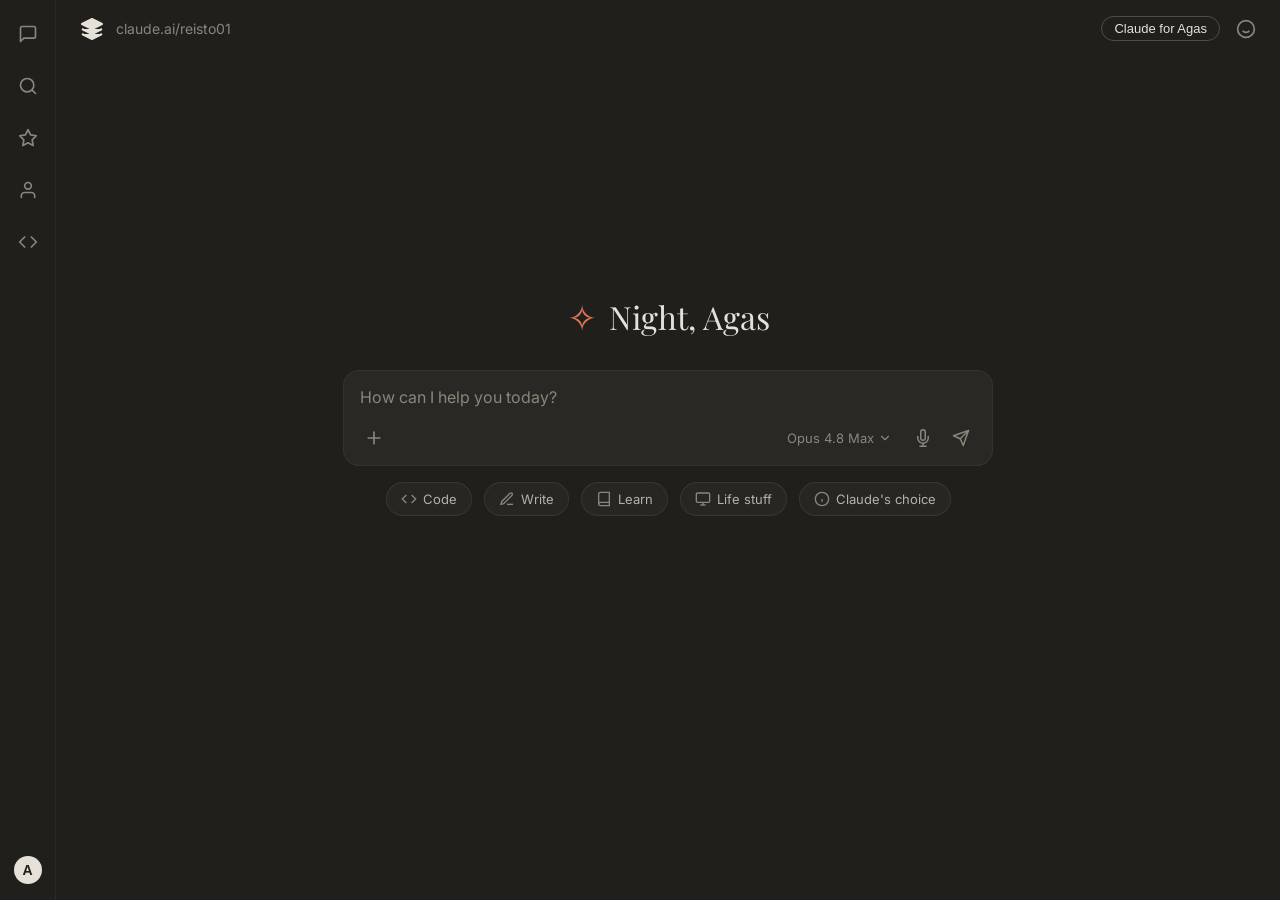
==== public/index.html @ 2204fe4e "feat: implement websocket-based web messaging platform and frontend interface" ====
<!DOCTYPE html>
<html lang="en">

<head>
    <meta charset="UTF-8">
    <meta name="viewport" content="width=device-width, initial-scale=1.0">
    <title>Claude - Evening, Agas</title>
    <link rel="stylesheet" href="index.css">
    <link
        href="https://fonts.googleapis.com/css2?family=Inter:wght@400;500;600&family=Playfair+Display:ital,wght@0,400;0,500;1,400&display=swap"
        rel="stylesheet">
</head>

<body>
    <div class="sidebar">
        <div class="sidebar-top">
            <button class="icon-btn new-chat-btn">
                <svg width="20" height="20" viewBox="0 0 24 24" fill="none" stroke="currentColor" stroke-width="2"
                    stroke-linecap="round" stroke-linejoin="round">
                    <path d="M21 15a2 2 0 0 1-2 2H7l-4 4V5a2 2 0 0 1 2-2h14a2 2 0 0 1 2 2z"></path>
                </svg>
            </button>
            <button class="icon-btn">
                <svg width="20" height="20" viewBox="0 0 24 24" fill="none" stroke="currentColor" stroke-width="2"
                    stroke-linecap="round" stroke-linejoin="round">
                    <circle cx="11" cy="11" r="8"></circle>
                    <line x1="21" y1="21" x2="16.65" y2="16.65"></line>
                </svg>
            </button>
            <button class="icon-btn">
                <svg width="20" height="20" viewBox="0 0 24 24" fill="none" stroke="currentColor" stroke-width="2"
                    stroke-linecap="round" stroke-linejoin="round">
                    <polygon
                        points="12 2 15.09 8.26 22 9.27 17 14.14 18.18 21.02 12 17.77 5.82 21.02 7 14.14 2 9.27 8.91 8.26 12 2">
                    </polygon>
                </svg>
            </button>
            <button class="icon-btn">
                <svg width="20" height="20" viewBox="0 0 24 24" fill="none" stroke="currentColor" stroke-width="2"
                    stroke-linecap="round" stroke-linejoin="round">
                    <path d="M20 21v-2a4 4 0 0 0-4-4H8a4 4 0 0 0-4 4v2"></path>
                    <circle cx="12" cy="7" r="4"></circle>
                </svg>
            </button>
            <button class="icon-btn">
                <svg width="20" height="20" viewBox="0 0 24 24" fill="none" stroke="currentColor" stroke-width="2"
                    stroke-linecap="round" stroke-linejoin="round">
                    <polyline points="16 18 22 12 16 6"></polyline>
                    <polyline points="8 6 2 12 8 18"></polyline>
                </svg>
            </button>
        </div>
        <div class="sidebar-bottom">
            <button class="profile-btn">
                <div class="profile-avatar">A</div>
            </button>
        </div>
    </div>

    <div class="main-content">
        <header class="top-nav">
            <div class="nav-left">
                <div class="logo">
                    <svg width="24" height="24" viewBox="0 0 24 24" fill="currentColor">
                        <path d="M12 2L2 7l10 5 10-5-10-5zM2 17l10 5 10-5M2 12l10 5 10-5" stroke="currentColor"
                            stroke-width="2" stroke-linejoin="round" />
                    </svg>
                </div>
                <span class="nav-title">claude.ai/reisto01</span>
            </div>
            <div class="nav-right">
                <button class="upgrade-btn">Claude for Agas</button>
                <div class="header-profile">
                    <svg width="20" height="20" viewBox="0 0 24 24" fill="none" stroke="currentColor" stroke-width="2">
                        <circle cx="12" cy="12" r="10"></circle>
                        <path d="M8 14s1.5 2 4 2 4-2 4-2"></path>
                        <line x1="9" y1="9" x2="9.01" y2="9"></line>
                        <line x1="15" y1="9" x2="15.01" y2="9"></line>
                    </svg>
                </div>
            </div>
        </header>

        <main class="chat-container">
            <div id="greeting-wrapper" class="greeting-wrapper">
                <h1 class="greeting">
                    <span class="asterisk" id="greeting-icon">✹</span> <span id="greeting-text">Evening, Agas</span>
                </h1>
            </div>

            <div id="chat-history" class="chat-history" style="display: none;">
                <!-- Chat messages will go here -->
            </div>

            <div class="input-section">
                <div class="input-box">
                    <div class="input-top">
                        <textarea id="chat-input" placeholder="How can I help you today?" rows="1"></textarea>
                    </div>
                    <div class="input-bottom">
                        <button class="add-btn">
                            <svg width="20" height="20" viewBox="0 0 24 24" fill="none" stroke="currentColor"
                                stroke-width="2" stroke-linecap="round" stroke-linejoin="round">
                                <line x1="12" y1="5" x2="12" y2="19"></line>
                                <line x1="5" y1="12" x2="19" y2="12"></line>
                            </svg>
                        </button>

                        <div class="input-controls">
                            <div class="model-selector">
                                <span>Opus 4.8 Max</span>
                                <svg width="14" height="14" viewBox="0 0 24 24" fill="none" stroke="currentColor"
                                    stroke-width="2" stroke-linecap="round" stroke-linejoin="round">
                                    <polyline points="6 9 12 15 18 9"></polyline>
                                </svg>
                            </div>
                            <button class="mic-btn">
                                <svg width="18" height="18" viewBox="0 0 24 24" fill="none" stroke="currentColor"
                                    stroke-width="2" stroke-linecap="round" stroke-linejoin="round">
                                    <path d="M12 1a3 3 0 0 0-3 3v8a3 3 0 0 0 6 0V4a3 3 0 0 0-3-3z"></path>
                                    <path d="M19 10v2a7 7 0 0 1-14 0v-2"></path>
                                    <line x1="12" y1="19" x2="12" y2="23"></line>
                                    <line x1="8" y1="23" x2="16" y2="23"></line>
                                </svg>
                            </button>
                            <button class="settings-btn" id="send-btn">
                                <svg width="18" height="18" viewBox="0 0 24 24" fill="none" stroke="currentColor"
                                    stroke-width="2" stroke-linecap="round" stroke-linejoin="round">
                                    <path d="M22 2L11 13"></path>
                                    <polygon points="22 2 15 22 11 13 2 9 22 2"></polygon>
                                </svg>
                            </button>
                        </div>
                    </div>
                </div>

                <div id="suggestion-chips" class="suggestion-chips">
                    <button class="chip">
                        <svg width="16" height="16" viewBox="0 0 24 24" fill="none" stroke="currentColor"
                            stroke-width="2">
                            <polyline points="16 18 22 12 16 6"></polyline>
                            <polyline points="8 6 2 12 8 18"></polyline>
                        </svg>
                        Code
                    </button>
                    <button class="chip">
                        <svg width="16" height="16" viewBox="0 0 24 24" fill="none" stroke="currentColor"
                            stroke-width="2">
                            <path d="M12 20h9"></path>
                            <path d="M16.5 3.5a2.121 2.121 0 0 1 3 3L7 19l-4 1 1-4L16.5 3.5z"></path>
                        </svg>
                        Write
                    </button>
                    <button class="chip">
                        <svg width="16" height="16" viewBox="0 0 24 24" fill="none" stroke="currentColor"
                            stroke-width="2">
                            <path d="M4 19.5A2.5 2.5 0 0 1 6.5 17H20"></path>
                            <path d="M6.5 2H20v20H6.5A2.5 2.5 0 0 1 4 19.5v-15A2.5 2.5 0 0 1 6.5 2z"></path>
                        </svg>
                        Learn
                    </button>
                    <button class="chip">
                        <svg width="16" height="16" viewBox="0 0 24 24" fill="none" stroke="currentColor"
                            stroke-width="2">
                            <rect x="2" y="3" width="20" height="14" rx="2" ry="2"></rect>
                            <line x1="8" y1="21" x2="16" y2="21"></line>
                            <line x1="12" y1="17" x2="12" y2="21"></line>
                        </svg>
                        Life stuff
                    </button>
                    <button class="chip">
                        <svg width="16" height="16" viewBox="0 0 24 24" fill="none" stroke="currentColor"
                            stroke-width="2">
                            <circle cx="12" cy="12" r="10"></circle>
                            <path d="M12 16v-4"></path>
                            <path d="M12 8h.01"></path>
                        </svg>
                        Claude's choice
                    </button>
                </div>
            </div>
        </main>
    </div>

    <script src="script.js"></script>
</body>

</html>
---- public/index.css ----
* {
    margin: 0;
    padding: 0;
    box-sizing: border-box;
}

body {
    font-family: 'Inter', system-ui, -apple-system, sans-serif;
    background-color: #211f1c;
    color: #e5e1d8;
    height: 100vh;
    display: flex;
    overflow: hidden;
}

/* Sidebar */
.sidebar {
    width: 56px;
    height: 100%;
    display: flex;
    flex-direction: column;
    justify-content: space-between;
    align-items: center;
    padding: 16px 0;
    border-right: 1px solid rgba(255, 255, 255, 0.05);
    background-color: #211f1c;
}

.sidebar-top, .sidebar-bottom {
    display: flex;
    flex-direction: column;
    gap: 16px;
    align-items: center;
}

.icon-btn {
    background: none;
    border: none;
    color: #8a867c;
    cursor: pointer;
    width: 36px;
    height: 36px;
    display: flex;
    align-items: center;
    justify-content: center;
    border-radius: 8px;
    transition: all 0.2s;
}

.icon-btn:hover {
    background-color: rgba(255, 255, 255, 0.08);
    color: #e5e1d8;
}

.profile-btn {
    background: none;
    border: none;
    cursor: pointer;
}

.profile-avatar {
    width: 28px;
    height: 28px;
    border-radius: 50%;
    background-color: #e5e1d8;
    color: #211f1c;
    display: flex;
    align-items: center;
    justify-content: center;
    font-weight: 600;
    font-size: 14px;
}

/* Main Content */
.main-content {
    flex: 1;
    display: flex;
    flex-direction: column;
    position: relative;
}

/* Top Nav */
.top-nav {
    display: flex;
    justify-content: space-between;
    align-items: center;
    padding: 16px 24px;
    position: absolute;
    top: 0;
    left: 0;
    right: 0;
}

.nav-left {
    display: flex;
    align-items: center;
    gap: 12px;
    color: #8a867c;
    font-size: 14px;
}

.logo {
    color: #e5e1d8;
    display: flex;
    align-items: center;
}

.nav-right {
    display: flex;
    align-items: center;
    gap: 16px;
    font-size: 14px;
}

.plan-text {
    color: #8a867c;
}

.upgrade-btn {
    background: none;
    border: 1px solid rgba(255, 255, 255, 0.2);
    color: #e5e1d8;
    padding: 4px 12px;
    border-radius: 16px;
    cursor: pointer;
    font-size: 13px;
    transition: background 0.2s;
}

.upgrade-btn:hover {
    background: rgba(255, 255, 255, 0.1);
}

.header-profile {
    color: #8a867c;
    display: flex;
    align-items: center;
    justify-content: center;
    cursor: pointer;
}

/* Chat Container */
.chat-container {
    flex: 1;
    display: flex;
    flex-direction: column;
    align-items: center;
    justify-content: center;
    padding-bottom: 10vh;
    overflow: hidden;
}

.chat-container.active-chat {
    justify-content: space-between;
    padding-top: 80px;
    padding-bottom: 40px;
}

.greeting-wrapper {
    margin-bottom: 32px;
}

.greeting {
    font-family: 'Playfair Display', serif;
    font-size: 32px;
    font-weight: 400;
    color: #e5e1d8;
    display: flex;
    align-items: center;
    gap: 12px;
}

.asterisk {
    color: #d97757;
    font-size: 36px;
    line-height: 1;
}

/* Input Section */
.input-section {
    width: 100%;
    max-width: 650px;
    display: flex;
    flex-direction: column;
    gap: 16px;
    flex-shrink: 0;
}

.input-box {
    background-color: #2a2825;
    border-radius: 16px;
    padding: 12px 16px;
    border: 1px solid rgba(255, 255, 255, 0.05);
    display: flex;
    flex-direction: column;
    gap: 12px;
    transition: border-color 0.2s;
}

.input-box:focus-within {
    border-color: rgba(255, 255, 255, 0.15);
}

.input-top {
    display: flex;
}

textarea {
    width: 100%;
    background: none;
    border: none;
    color: #e5e1d8;
    font-family: inherit;
    font-size: 16px;
    resize: none;
    outline: none;
    padding: 4px 0;
}

textarea::placeholder {
    color: #8a867c;
}

.input-bottom {
    display: flex;
    justify-content: space-between;
    align-items: center;
}

.add-btn {
    background: none;
    border: none;
    color: #8a867c;
    cursor: pointer;
    display: flex;
    align-items: center;
    justify-content: center;
    padding: 4px;
    border-radius: 6px;
}

.add-btn:hover {
    background-color: rgba(255, 255, 255, 0.08);
    color: #e5e1d8;
}

.input-controls {
    display: flex;
    align-items: center;
    gap: 8px;
}

.model-selector {
    display: flex;
    align-items: center;
    gap: 4px;
    color: #8a867c;
    font-size: 13px;
    cursor: pointer;
    padding: 4px 8px;
    border-radius: 6px;
}

.model-selector:hover {
    background-color: rgba(255, 255, 255, 0.08);
    color: #e5e1d8;
}

.mic-btn, .settings-btn {
    background: none;
    border: none;
    color: #8a867c;
    cursor: pointer;
    display: flex;
    align-items: center;
    justify-content: center;
    padding: 6px;
    border-radius: 6px;
}

.mic-btn:hover, .settings-btn:hover {
    background-color: rgba(255, 255, 255, 0.08);
    color: #e5e1d8;
}

/* Suggestion Chips */
.suggestion-chips {
    display: flex;
    justify-content: center;
    gap: 12px;
    flex-wrap: wrap;
}

.chip {
    background-color: rgba(255, 255, 255, 0.03);
    border: 1px solid rgba(255, 255, 255, 0.08);
    color: #b5b1a8;
    padding: 8px 14px;
    border-radius: 100px;
    font-size: 13px;
    font-family: inherit;
    cursor: pointer;
    display: flex;
    align-items: center;
    gap: 6px;
    transition: all 0.2s;
}

.chip:hover {
    background-color: rgba(255, 255, 255, 0.08);
    color: #e5e1d8;
}

.chip svg {
    color: #8a867c;
}

.chip:hover svg {
    color: #e5e1d8;
}

/* Chat History */
.chat-history {
    width: 100%;
    max-width: 800px;
    flex: 1;
    min-height: 0;
    overflow-y: auto;
    display: flex;
    flex-direction: column;
    gap: 24px;
    padding: 0 24px 24px 24px;
    margin-bottom: 24px;
}

/* Hide scrollbar for a cleaner look */
.chat-history::-webkit-scrollbar {
    width: 6px;
}
.chat-history::-webkit-scrollbar-thumb {
    background-color: rgba(255, 255, 255, 0.1);
    border-radius: 4px;
}

.message {
    display: flex;
    flex-direction: column;
    max-width: 85%;
    line-height: 1.6;
}

.message.user {
    align-self: flex-end;
    background-color: #2a2825;
    padding: 12px 16px;
    border-radius: 16px;
    border-bottom-right-radius: 4px;
}

.message.assistant {
    align-self: flex-start;
    padding: 12px 16px;
}

/* Markdown basic formatting inside messages */
.message pre {
    background-color: #1a1816;
    padding: 12px;
    border-radius: 8px;
    overflow-x: auto;
    margin: 8px 0;
}
.message code {
    font-family: monospace;
    background-color: #1a1816;
    padding: 2px 4px;
    border-radius: 4px;
}
.message p {
    margin-bottom: 8px;
}
.message p:last-child {
    margin-bottom: 0;
}
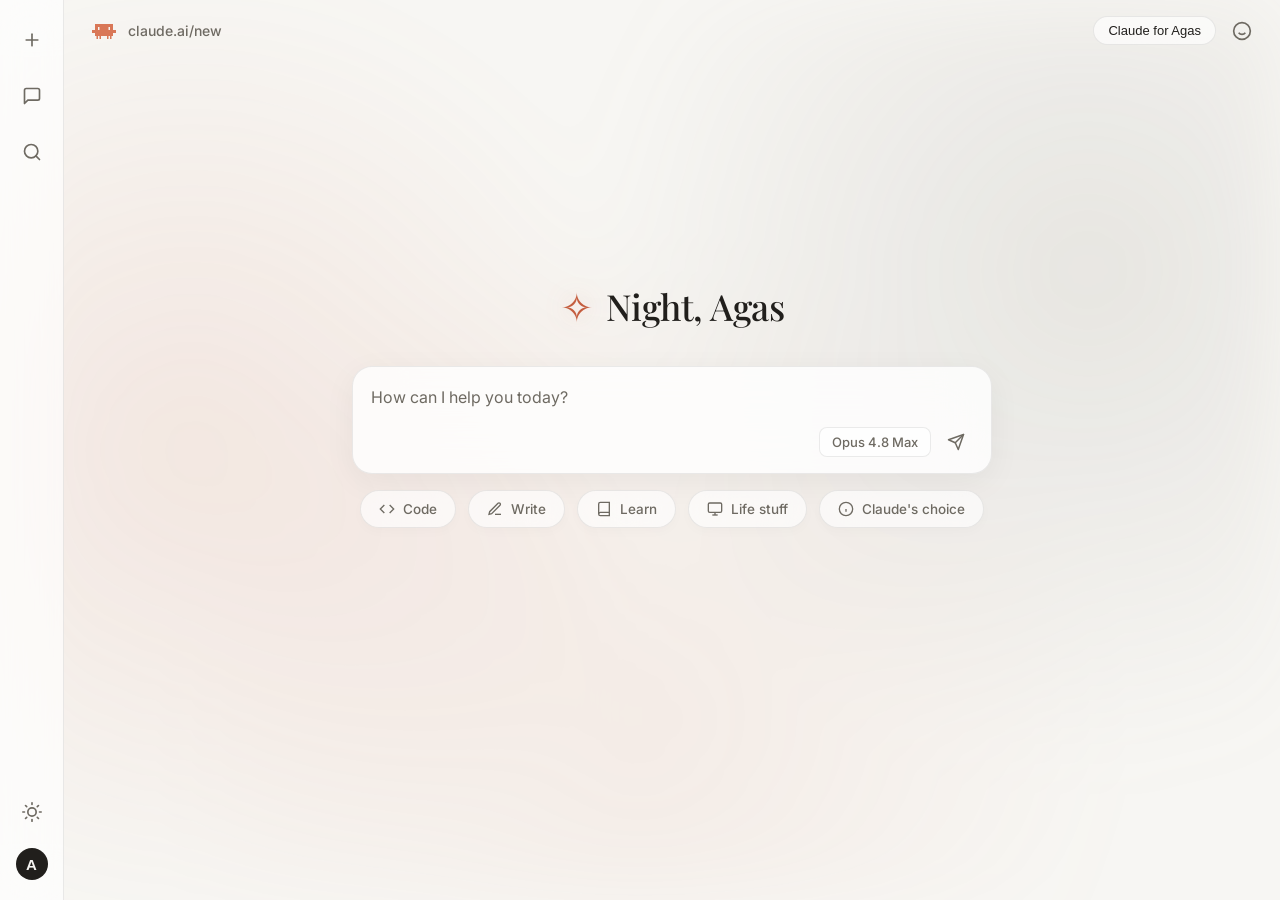
==== commit fd3710c5: "v1" ====
--- a/public/index.html
+++ b/public/index.html
@@ -4,8 +4,15 @@
 <head>
     <meta charset="UTF-8">
     <meta name="viewport" content="width=device-width, initial-scale=1.0">
-    <title>Claude - Evening, Agas</title>
-    <link rel="stylesheet" href="index.css">
+    <meta http-equiv="Cache-Control" content="no-cache, no-store, must-revalidate">
+    <meta http-equiv="Pragma" content="no-cache">
+    <meta http-equiv="Expires" content="0">
+    <title>Claude - Agas</title>
+    <link rel="manifest" href="manifest.json">
+    <meta name="theme-color" content="#1a1917">
+    <link rel="apple-touch-icon" href="favicon.svg">
+    <link rel="icon" type="image/svg+xml" href="favicon.svg">
+    <link rel="stylesheet" href="index.css" id="main-css">
     <link
         href="https://fonts.googleapis.com/css2?family=Inter:wght@400;500;600&family=Playfair+Display:ital,wght@0,400;0,500;1,400&display=swap"
         rel="stylesheet">
@@ -14,7 +21,14 @@
 <body>
     <div class="sidebar">
         <div class="sidebar-top">
-            <button class="icon-btn new-chat-btn">
+            <button class="icon-btn new-chat-btn" title="New Chat">
+                <svg width="20" height="20" viewBox="0 0 24 24" fill="none" stroke="currentColor" stroke-width="2"
+                    stroke-linecap="round" stroke-linejoin="round">
+                    <line x1="12" y1="5" x2="12" y2="19"></line>
+                    <line x1="5" y1="12" x2="19" y2="12"></line>
+                </svg>
+            </button>
+            <button class="icon-btn" id="history-btn" title="Chat History">
                 <svg width="20" height="20" viewBox="0 0 24 24" fill="none" stroke="currentColor" stroke-width="2"
                     stroke-linecap="round" stroke-linejoin="round">
                     <path d="M21 15a2 2 0 0 1-2 2H7l-4 4V5a2 2 0 0 1 2-2h14a2 2 0 0 1 2 2z"></path>
@@ -27,33 +41,41 @@
                     <line x1="21" y1="21" x2="16.65" y2="16.65"></line>
                 </svg>
             </button>
-            <button class="icon-btn">
-                <svg width="20" height="20" viewBox="0 0 24 24" fill="none" stroke="currentColor" stroke-width="2"
-                    stroke-linecap="round" stroke-linejoin="round">
-                    <polygon
-                        points="12 2 15.09 8.26 22 9.27 17 14.14 18.18 21.02 12 17.77 5.82 21.02 7 14.14 2 9.27 8.91 8.26 12 2">
-                    </polygon>
-                </svg>
-            </button>
-            <button class="icon-btn">
-                <svg width="20" height="20" viewBox="0 0 24 24" fill="none" stroke="currentColor" stroke-width="2"
-                    stroke-linecap="round" stroke-linejoin="round">
-                    <path d="M20 21v-2a4 4 0 0 0-4-4H8a4 4 0 0 0-4 4v2"></path>
-                    <circle cx="12" cy="7" r="4"></circle>
-                </svg>
-            </button>
-            <button class="icon-btn">
-                <svg width="20" height="20" viewBox="0 0 24 24" fill="none" stroke="currentColor" stroke-width="2"
-                    stroke-linecap="round" stroke-linejoin="round">
-                    <polyline points="16 18 22 12 16 6"></polyline>
-                    <polyline points="8 6 2 12 8 18"></polyline>
-                </svg>
-            </button>
         </div>
         <div class="sidebar-bottom">
+            <button class="icon-btn theme-toggle-btn" id="theme-toggle" aria-label="Toggle theme">
+                <!-- Moon icon for dark mode (default visible) -->
+                <svg class="moon-icon" width="20" height="20" viewBox="0 0 24 24" fill="none" stroke="currentColor"
+                    stroke-width="2" stroke-linecap="round" stroke-linejoin="round">
+                    <path d="M21 12.79A9 9 0 1 1 11.21 3 7 7 0 0 0 21 12.79z"></path>
+                </svg>
+                <!-- Sun icon for light mode (hidden by default) -->
+                <svg class="sun-icon" width="20" height="20" viewBox="0 0 24 24" fill="none" stroke="currentColor"
+                    stroke-width="2" stroke-linecap="round" stroke-linejoin="round" style="display: none;">
+                    <circle cx="12" cy="12" r="5"></circle>
+                    <line x1="12" y1="1" x2="12" y2="3"></line>
+                    <line x1="12" y1="21" x2="12" y2="23"></line>
+                    <line x1="4.22" y1="4.22" x2="5.64" y2="5.64"></line>
+                    <line x1="18.36" y1="18.36" x2="19.78" y2="19.78"></line>
+                    <line x1="1" y1="12" x2="3" y2="12"></line>
+                    <line x1="21" y1="12" x2="23" y2="12"></line>
+                    <line x1="4.22" y1="19.78" x2="5.64" y2="18.36"></line>
+                    <line x1="18.36" y1="5.64" x2="19.78" y2="4.22"></line>
+                </svg>
+            </button>
             <button class="profile-btn">
                 <div class="profile-avatar">A</div>
             </button>
+        </div>
+    </div>
+
+    <div class="history-drawer" id="history-drawer">
+        <div class="drawer-header">
+            <h3>Recent Chats</h3>
+            <button class="icon-btn close-drawer-btn" id="close-drawer-btn" title="Close history">&times;</button>
+        </div>
+        <div class="drawer-content" id="history-list">
+            <div class="empty-history">No saved chats yet</div>
         </div>
     </div>
 
@@ -61,12 +83,14 @@
         <header class="top-nav">
             <div class="nav-left">
                 <div class="logo">
-                    <svg width="24" height="24" viewBox="0 0 24 24" fill="currentColor">
-                        <path d="M12 2L2 7l10 5 10-5-10-5zM2 17l10 5 10-5M2 12l10 5 10-5" stroke="currentColor"
-                            stroke-width="2" stroke-linejoin="round" />
+                    <svg xmlns="http://www.w3.org/2000/svg" width="24" height="24" viewBox="0 0 24 24"
+                        style="flex: none; line-height: 1;">
+                        <path clip-rule="evenodd" fill-rule="evenodd"
+                            d="M20.998 10.949H24v3.102h-3v3.028h-1.487V20H18v-2.921h-1.487V20H15v-2.921H9V20H7.488v-2.921H6V20H4.487v-2.921H3V14.05H0V10.95h3V5h17.998v5.949zM6 10.949h1.488V8.102H6v2.847zm10.51 0H18V8.102h-1.49v2.847z"
+                            fill="#D97757" />
                     </svg>
                 </div>
-                <span class="nav-title">claude.ai/reisto01</span>
+                <span class="nav-title">claude.ai/new</span>
             </div>
             <div class="nav-right">
                 <button class="upgrade-btn">Claude for Agas</button>
@@ -98,31 +122,10 @@
                         <textarea id="chat-input" placeholder="How can I help you today?" rows="1"></textarea>
                     </div>
                     <div class="input-bottom">
-                        <button class="add-btn">
-                            <svg width="20" height="20" viewBox="0 0 24 24" fill="none" stroke="currentColor"
-                                stroke-width="2" stroke-linecap="round" stroke-linejoin="round">
-                                <line x1="12" y1="5" x2="12" y2="19"></line>
-                                <line x1="5" y1="12" x2="19" y2="12"></line>
-                            </svg>
-                        </button>
-
                         <div class="input-controls">
                             <div class="model-selector">
                                 <span>Opus 4.8 Max</span>
-                                <svg width="14" height="14" viewBox="0 0 24 24" fill="none" stroke="currentColor"
-                                    stroke-width="2" stroke-linecap="round" stroke-linejoin="round">
-                                    <polyline points="6 9 12 15 18 9"></polyline>
-                                </svg>
                             </div>
-                            <button class="mic-btn">
-                                <svg width="18" height="18" viewBox="0 0 24 24" fill="none" stroke="currentColor"
-                                    stroke-width="2" stroke-linecap="round" stroke-linejoin="round">
-                                    <path d="M12 1a3 3 0 0 0-3 3v8a3 3 0 0 0 6 0V4a3 3 0 0 0-3-3z"></path>
-                                    <path d="M19 10v2a7 7 0 0 1-14 0v-2"></path>
-                                    <line x1="12" y1="19" x2="12" y2="23"></line>
-                                    <line x1="8" y1="23" x2="16" y2="23"></line>
-                                </svg>
-                            </button>
                             <button class="settings-btn" id="send-btn">
                                 <svg width="18" height="18" viewBox="0 0 24 24" fill="none" stroke="currentColor"
                                     stroke-width="2" stroke-linecap="round" stroke-linejoin="round">
@@ -182,7 +185,19 @@
         </main>
     </div>
 
-    <script src="script.js"></script>
+    <!-- Firebase SDK (Compat Version for Vanilla JS) -->
+    <script src="firebase-app-compat.js"></script>
+    <script src="firebase-firestore-compat.js"></script>
+
+    <script>
+        // Force browser to load the latest CSS and JS by appending a random timestamp
+        document.getElementById('main-css').href = 'index.css?v=' + new Date().getTime();
+
+        // Force an absolute cache bust every time the page loads
+        const script = document.createElement('script');
+        script.src = 'script.js?v=' + new Date().getTime();
+        document.body.appendChild(script);
+    </script>
 </body>
 
 </html>
--- a/public/index.css
+++ b/public/index.css
@@ -1,3 +1,58 @@
+:root {
+    /* Dynamic Mesh Gradient Core Colors */
+    --bg-base: #1a1917;
+    --mesh-color-1: rgba(217, 119, 87, 0.15); /* Claude Orange */
+    --mesh-color-2: rgba(138, 134, 124, 0.2); /* Neutral Sand */
+    --mesh-color-3: rgba(217, 119, 87, 0.1); 
+    
+    --text-primary: #e5e1d8;
+    --text-secondary: #a39f96;
+    
+    /* Glassmorphism Tokens */
+    --glass-bg: rgba(26, 25, 23, 0.6);
+    --glass-border: rgba(255, 255, 255, 0.08);
+    --glass-hover: rgba(255, 255, 255, 0.12);
+    --glass-blur: blur(24px);
+    
+    --input-bg: rgba(42, 40, 37, 0.7);
+    --input-border-focus: rgba(217, 119, 87, 0.4);
+    
+    --accent: #d97757;
+    --avatar-bg: #e5e1d8;
+    --avatar-text: #211f1c;
+    
+    --msg-user-bg: rgba(255, 255, 255, 0.05);
+    --msg-assistant-bg: transparent;
+    
+    --code-bg: rgba(0, 0, 0, 0.3);
+}
+
+body.light-mode {
+    --bg-base: #f7f6f3;
+    --mesh-color-1: rgba(217, 119, 87, 0.12);
+    --mesh-color-2: rgba(138, 134, 124, 0.15);
+    --mesh-color-3: rgba(217, 119, 87, 0.08);
+    
+    --text-primary: #211f1c;
+    --text-secondary: #6e6a62;
+    
+    --glass-bg: rgba(255, 255, 255, 0.65);
+    --glass-border: rgba(0, 0, 0, 0.08);
+    --glass-hover: rgba(0, 0, 0, 0.05);
+    --glass-blur: blur(24px);
+    
+    --input-bg: rgba(255, 255, 255, 0.8);
+    --input-border-focus: rgba(217, 119, 87, 0.5);
+    
+    --accent: #c45d3e;
+    --avatar-bg: #211f1c;
+    --avatar-text: #f5f4f1;
+    
+    --msg-user-bg: rgba(0, 0, 0, 0.03);
+    
+    --code-bg: rgba(0, 0, 0, 0.05);
+}
+
 * {
     margin: 0;
     padding: 0;
@@ -6,24 +61,44 @@
 
 body {
     font-family: 'Inter', system-ui, -apple-system, sans-serif;
-    background-color: #211f1c;
-    color: #e5e1d8;
+    background-color: var(--bg-base);
+    color: var(--text-primary);
     height: 100vh;
     display: flex;
     overflow: hidden;
-}
-
-/* Sidebar */
+    position: relative;
+    transition: background-color 0.4s ease, color 0.4s ease;
+}
+
+/* Ambient Mesh Background */
+body::before {
+    content: "";
+    position: absolute;
+    top: 0; left: 0; right: 0; bottom: 0;
+    z-index: -1;
+    background: 
+        radial-gradient(circle at 15% 50%, var(--mesh-color-1) 0%, transparent 40%),
+        radial-gradient(circle at 85% 30%, var(--mesh-color-2) 0%, transparent 40%),
+        radial-gradient(circle at 50% 80%, var(--mesh-color-3) 0%, transparent 50%);
+    transition: background 0.6s ease;
+    filter: blur(40px);
+}
+
+/* Sidebar (Glass) */
 .sidebar {
-    width: 56px;
+    width: 64px;
     height: 100%;
     display: flex;
     flex-direction: column;
     justify-content: space-between;
     align-items: center;
-    padding: 16px 0;
-    border-right: 1px solid rgba(255, 255, 255, 0.05);
-    background-color: #211f1c;
+    padding: 20px 0;
+    background: var(--glass-bg);
+    backdrop-filter: var(--glass-blur);
+    -webkit-backdrop-filter: var(--glass-blur);
+    border-right: 1px solid var(--glass-border);
+    transition: background 0.4s ease, border-color 0.4s ease;
+    z-index: 10;
 }
 
 .sidebar-top, .sidebar-bottom {
@@ -34,41 +109,48 @@
 }
 
 .icon-btn {
-    background: none;
+    background: transparent;
     border: none;
-    color: #8a867c;
-    cursor: pointer;
-    width: 36px;
-    height: 36px;
-    display: flex;
-    align-items: center;
-    justify-content: center;
-    border-radius: 8px;
-    transition: all 0.2s;
+    color: var(--text-secondary);
+    cursor: pointer;
+    width: 40px;
+    height: 40px;
+    display: flex;
+    align-items: center;
+    justify-content: center;
+    border-radius: 12px;
+    transition: all 0.25s cubic-bezier(0.2, 0, 0, 1);
 }
 
 .icon-btn:hover {
-    background-color: rgba(255, 255, 255, 0.08);
-    color: #e5e1d8;
+    background-color: var(--glass-hover);
+    color: var(--text-primary);
+    transform: translateY(-1px);
 }
 
 .profile-btn {
     background: none;
     border: none;
     cursor: pointer;
+    transition: transform 0.2s;
+}
+
+.profile-btn:hover {
+    transform: scale(1.05);
 }
 
 .profile-avatar {
-    width: 28px;
-    height: 28px;
+    width: 32px;
+    height: 32px;
     border-radius: 50%;
-    background-color: #e5e1d8;
-    color: #211f1c;
+    background-color: var(--avatar-bg);
+    color: var(--avatar-text);
     display: flex;
     align-items: center;
     justify-content: center;
     font-weight: 600;
-    font-size: 14px;
+    font-size: 15px;
+    transition: all 0.4s ease;
 }
 
 /* Main Content */
@@ -79,28 +161,30 @@
     position: relative;
 }
 
-/* Top Nav */
+/* Top Nav (Glass) */
 .top-nav {
     display: flex;
     justify-content: space-between;
     align-items: center;
-    padding: 16px 24px;
+    padding: 16px 28px;
     position: absolute;
     top: 0;
     left: 0;
     right: 0;
+    z-index: 5;
 }
 
 .nav-left {
     display: flex;
     align-items: center;
     gap: 12px;
-    color: #8a867c;
+    color: var(--text-secondary);
     font-size: 14px;
+    font-weight: 500;
 }
 
 .logo {
-    color: #e5e1d8;
+    color: var(--text-primary);
     display: flex;
     align-items: center;
 }
@@ -113,30 +197,38 @@
 }
 
 .plan-text {
-    color: #8a867c;
+    color: var(--text-secondary);
 }
 
 .upgrade-btn {
-    background: none;
-    border: 1px solid rgba(255, 255, 255, 0.2);
-    color: #e5e1d8;
-    padding: 4px 12px;
-    border-radius: 16px;
+    background: var(--glass-bg);
+    backdrop-filter: var(--glass-blur);
+    border: 1px solid var(--glass-border);
+    color: var(--text-primary);
+    padding: 6px 14px;
+    border-radius: 20px;
     cursor: pointer;
     font-size: 13px;
-    transition: background 0.2s;
+    font-weight: 500;
+    transition: all 0.3s ease;
 }
 
 .upgrade-btn:hover {
-    background: rgba(255, 255, 255, 0.1);
+    background: var(--glass-hover);
+    border-color: rgba(255,255,255,0.2);
+    box-shadow: 0 4px 12px rgba(0,0,0,0.1);
 }
 
 .header-profile {
-    color: #8a867c;
-    display: flex;
-    align-items: center;
-    justify-content: center;
-    cursor: pointer;
+    color: var(--text-secondary);
+    display: flex;
+    align-items: center;
+    justify-content: center;
+    cursor: pointer;
+    transition: color 0.2s;
+}
+.header-profile:hover {
+    color: var(--text-primary);
 }
 
 /* Chat Container */
@@ -157,48 +249,56 @@
 }
 
 .greeting-wrapper {
-    margin-bottom: 32px;
+    margin-bottom: 36px;
+    text-align: center;
 }
 
 .greeting {
     font-family: 'Playfair Display', serif;
-    font-size: 32px;
-    font-weight: 400;
-    color: #e5e1d8;
+    font-size: 36px;
+    font-weight: 500;
+    color: var(--text-primary);
     display: flex;
     align-items: center;
     gap: 12px;
+    justify-content: center;
+    letter-spacing: -0.5px;
 }
 
 .asterisk {
-    color: #d97757;
-    font-size: 36px;
+    color: var(--accent);
+    font-size: 40px;
     line-height: 1;
-}
-
-/* Input Section */
+    filter: drop-shadow(0 0 12px rgba(217, 119, 87, 0.3));
+}
+
+/* Input Section (Glass) */
 .input-section {
     width: 100%;
-    max-width: 650px;
+    max-width: 680px;
     display: flex;
     flex-direction: column;
     gap: 16px;
     flex-shrink: 0;
+    padding: 0 20px;
 }
 
 .input-box {
-    background-color: #2a2825;
-    border-radius: 16px;
-    padding: 12px 16px;
-    border: 1px solid rgba(255, 255, 255, 0.05);
+    background: var(--input-bg);
+    backdrop-filter: var(--glass-blur);
+    border-radius: 20px;
+    padding: 14px 18px;
+    border: 1px solid var(--glass-border);
     display: flex;
     flex-direction: column;
     gap: 12px;
-    transition: border-color 0.2s;
+    transition: all 0.3s cubic-bezier(0.2, 0, 0, 1);
+    box-shadow: 0 8px 32px rgba(0, 0, 0, 0.05);
 }
 
 .input-box:focus-within {
-    border-color: rgba(255, 255, 255, 0.15);
+    border-color: var(--input-border-focus);
+    box-shadow: 0 8px 32px rgba(0, 0, 0, 0.1), 0 0 0 4px rgba(217, 119, 87, 0.08);
 }
 
 .input-top {
@@ -207,41 +307,43 @@
 
 textarea {
     width: 100%;
-    background: none;
+    background: transparent;
     border: none;
-    color: #e5e1d8;
+    color: var(--text-primary);
     font-family: inherit;
     font-size: 16px;
+    line-height: 1.5;
     resize: none;
     outline: none;
     padding: 4px 0;
 }
 
 textarea::placeholder {
-    color: #8a867c;
+    color: var(--text-secondary);
 }
 
 .input-bottom {
     display: flex;
-    justify-content: space-between;
+    justify-content: flex-end;
     align-items: center;
 }
 
 .add-btn {
     background: none;
     border: none;
-    color: #8a867c;
-    cursor: pointer;
-    display: flex;
-    align-items: center;
-    justify-content: center;
-    padding: 4px;
-    border-radius: 6px;
+    color: var(--text-secondary);
+    cursor: pointer;
+    display: flex;
+    align-items: center;
+    justify-content: center;
+    padding: 6px;
+    border-radius: 8px;
+    transition: all 0.2s;
 }
 
 .add-btn:hover {
-    background-color: rgba(255, 255, 255, 0.08);
-    color: #e5e1d8;
+    background-color: var(--glass-hover);
+    color: var(--text-primary);
 }
 
 .input-controls {
@@ -253,37 +355,43 @@
 .model-selector {
     display: flex;
     align-items: center;
-    gap: 4px;
-    color: #8a867c;
+    gap: 6px;
+    color: var(--text-secondary);
     font-size: 13px;
-    cursor: pointer;
-    padding: 4px 8px;
-    border-radius: 6px;
+    font-weight: 500;
+    cursor: pointer;
+    padding: 6px 12px;
+    border-radius: 8px;
+    background: var(--glass-bg);
+    border: 1px solid var(--glass-border);
+    transition: all 0.2s;
 }
 
 .model-selector:hover {
-    background-color: rgba(255, 255, 255, 0.08);
-    color: #e5e1d8;
+    background-color: var(--glass-hover);
+    color: var(--text-primary);
+    border-color: rgba(255,255,255,0.15);
 }
 
 .mic-btn, .settings-btn {
     background: none;
     border: none;
-    color: #8a867c;
-    cursor: pointer;
-    display: flex;
-    align-items: center;
-    justify-content: center;
-    padding: 6px;
-    border-radius: 6px;
+    color: var(--text-secondary);
+    cursor: pointer;
+    display: flex;
+    align-items: center;
+    justify-content: center;
+    padding: 8px;
+    border-radius: 8px;
+    transition: all 0.2s;
 }
 
 .mic-btn:hover, .settings-btn:hover {
-    background-color: rgba(255, 255, 255, 0.08);
-    color: #e5e1d8;
-}
-
-/* Suggestion Chips */
+    background-color: var(--glass-hover);
+    color: var(--text-primary);
+}
+
+/* Suggestion Chips (Glass) */
 .suggestion-chips {
     display: flex;
     justify-content: center;
@@ -292,37 +400,43 @@
 }
 
 .chip {
-    background-color: rgba(255, 255, 255, 0.03);
-    border: 1px solid rgba(255, 255, 255, 0.08);
-    color: #b5b1a8;
-    padding: 8px 14px;
+    background: var(--glass-bg);
+    backdrop-filter: var(--glass-blur);
+    border: 1px solid var(--glass-border);
+    color: var(--text-secondary);
+    padding: 10px 18px;
     border-radius: 100px;
-    font-size: 13px;
+    font-size: 13.5px;
     font-family: inherit;
-    cursor: pointer;
-    display: flex;
-    align-items: center;
-    gap: 6px;
-    transition: all 0.2s;
+    font-weight: 500;
+    cursor: pointer;
+    display: flex;
+    align-items: center;
+    gap: 8px;
+    transition: all 0.3s ease;
+    box-shadow: 0 4px 12px rgba(0,0,0,0.02);
 }
 
 .chip:hover {
-    background-color: rgba(255, 255, 255, 0.08);
-    color: #e5e1d8;
+    background: var(--glass-hover);
+    color: var(--text-primary);
+    transform: translateY(-2px);
+    box-shadow: 0 6px 16px rgba(0,0,0,0.06);
 }
 
 .chip svg {
-    color: #8a867c;
+    color: var(--text-secondary);
+    transition: color 0.3s;
 }
 
 .chip:hover svg {
-    color: #e5e1d8;
+    color: var(--text-primary);
 }
 
 /* Chat History */
 .chat-history {
     width: 100%;
-    max-width: 800px;
+    max-width: 840px;
     flex: 1;
     min-height: 0;
     overflow-y: auto;
@@ -331,6 +445,7 @@
     gap: 24px;
     padding: 0 24px 24px 24px;
     margin-bottom: 24px;
+    scroll-behavior: smooth;
 }
 
 /* Hide scrollbar for a cleaner look */
@@ -338,47 +453,148 @@
     width: 6px;
 }
 .chat-history::-webkit-scrollbar-thumb {
-    background-color: rgba(255, 255, 255, 0.1);
-    border-radius: 4px;
+    background-color: var(--glass-border);
+    border-radius: 10px;
 }
 
 .message {
     display: flex;
     flex-direction: column;
     max-width: 85%;
-    line-height: 1.6;
+    line-height: 1.65;
+    font-size: 15.5px;
 }
 
 .message.user {
     align-self: flex-end;
-    background-color: #2a2825;
-    padding: 12px 16px;
-    border-radius: 16px;
+    background: var(--msg-user-bg);
+    backdrop-filter: var(--glass-blur);
+    border: 1px solid var(--glass-border);
+    padding: 14px 20px;
+    border-radius: 20px;
     border-bottom-right-radius: 4px;
+    color: var(--text-primary);
+    box-shadow: 0 4px 12px rgba(0,0,0,0.03);
 }
 
 .message.assistant {
     align-self: flex-start;
-    padding: 12px 16px;
-}
-
-/* Markdown basic formatting inside messages */
+    padding: 14px 20px;
+    background: var(--msg-assistant-bg);
+}
+
+/* Markdown formatting */
 .message pre {
-    background-color: #1a1816;
-    padding: 12px;
-    border-radius: 8px;
+    background: var(--code-bg);
+    backdrop-filter: blur(8px);
+    padding: 16px;
+    border-radius: 12px;
     overflow-x: auto;
-    margin: 8px 0;
+    margin: 12px 0;
+    border: 1px solid var(--glass-border);
 }
 .message code {
-    font-family: monospace;
-    background-color: #1a1816;
-    padding: 2px 4px;
-    border-radius: 4px;
+    font-family: 'SFMono-Regular', Consolas, 'Liberation Mono', Menlo, monospace;
+    font-size: 0.9em;
+    background: var(--code-bg);
+    padding: 3px 6px;
+    border-radius: 6px;
+}
+.message pre code {
+    background: transparent;
+    padding: 0;
 }
 .message p {
-    margin-bottom: 8px;
+    margin-bottom: 12px;
 }
 .message p:last-child {
     margin-bottom: 0;
 }
+
+/* History Drawer (Glass) */
+.history-drawer {
+    position: absolute;
+    top: 0;
+    left: -320px; /* Hidden state */
+    width: 280px;
+    height: 100%;
+    background: var(--glass-bg);
+    backdrop-filter: var(--glass-blur);
+    -webkit-backdrop-filter: var(--glass-blur);
+    border-right: 1px solid var(--glass-border);
+    transition: left 0.4s cubic-bezier(0.2, 0, 0, 1);
+    z-index: 9; 
+    padding-left: 64px; 
+    display: flex;
+    flex-direction: column;
+}
+
+.history-drawer.open {
+    left: 0;
+}
+
+.drawer-header {
+    display: flex;
+    justify-content: space-between;
+    align-items: center;
+    padding: 20px 24px 20px 24px;
+    border-bottom: 1px solid var(--glass-border);
+}
+
+.drawer-header h3 {
+    font-size: 14px;
+    font-weight: 600;
+    color: var(--text-primary);
+    letter-spacing: 0.5px;
+}
+
+.close-drawer-btn {
+    font-size: 24px;
+    width: 32px;
+    height: 32px;
+}
+
+.drawer-content {
+    flex: 1;
+    overflow-y: auto;
+    padding: 16px;
+    display: flex;
+    flex-direction: column;
+    gap: 8px;
+}
+
+.drawer-content::-webkit-scrollbar {
+    width: 4px;
+}
+.drawer-content::-webkit-scrollbar-thumb {
+    background-color: var(--glass-border);
+    border-radius: 10px;
+}
+
+.empty-history {
+    color: var(--text-secondary);
+    font-size: 13px;
+    text-align: center;
+    margin-top: 40px;
+}
+
+.history-item {
+    background: transparent;
+    border: none;
+    text-align: left;
+    padding: 12px 16px;
+    border-radius: 12px;
+    color: var(--text-primary);
+    font-size: 13.5px;
+    cursor: pointer;
+    transition: all 0.2s ease;
+    white-space: nowrap;
+    overflow: hidden;
+    text-overflow: ellipsis;
+    border: 1px solid transparent;
+}
+
+.history-item:hover {
+    background: var(--glass-hover);
+    border-color: var(--glass-border);
+}
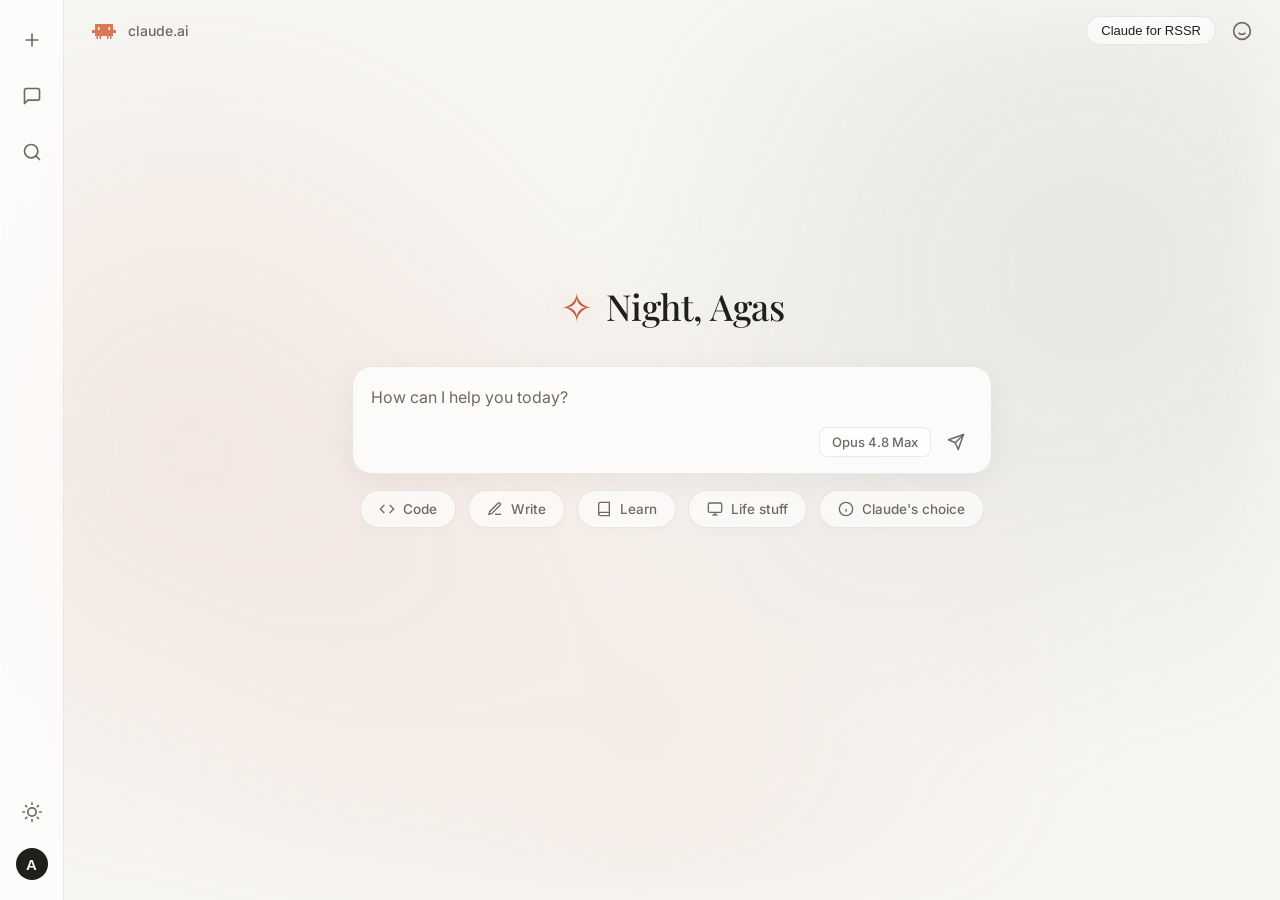
==== commit 0433abbc: "feat: initialize layout and structure for main chat interface index.html" ====
--- a/public/index.html
+++ b/public/index.html
@@ -7,7 +7,7 @@
     <meta http-equiv="Cache-Control" content="no-cache, no-store, must-revalidate">
     <meta http-equiv="Pragma" content="no-cache">
     <meta http-equiv="Expires" content="0">
-    <title>Claude - Agas</title>
+    <title>Claude - RSSR</title>
     <link rel="manifest" href="manifest.json">
     <meta name="theme-color" content="#1a1917">
     <link rel="apple-touch-icon" href="favicon.svg">
@@ -90,10 +90,10 @@
                             fill="#D97757" />
                     </svg>
                 </div>
-                <span class="nav-title">claude.ai/new</span>
+                <span class="nav-title">claude.ai</span>
             </div>
             <div class="nav-right">
-                <button class="upgrade-btn">Claude for Agas</button>
+                <button class="upgrade-btn">Claude for RSSR</button>
                 <div class="header-profile">
                     <svg width="20" height="20" viewBox="0 0 24 24" fill="none" stroke="currentColor" stroke-width="2">
                         <circle cx="12" cy="12" r="10"></circle>
--- a/public/index.css
+++ b/public/index.css
@@ -598,3 +598,32 @@
     background: var(--glass-hover);
     border-color: var(--glass-border);
 }
+
+.copy-msg-btn {
+    display: none;
+    align-items: center;
+    gap: 6px;
+    background: transparent;
+    border: none;
+    color: var(--text-secondary);
+    font-size: 12px;
+    cursor: pointer;
+    margin-top: 8px;
+    padding: 6px 12px;
+    border-radius: 6px;
+    transition: all 0.2s ease;
+    align-self: flex-start;
+}
+
+.message.user .copy-msg-btn {
+    align-self: flex-end;
+}
+
+.copy-msg-btn:hover {
+    background: var(--glass-hover);
+    color: var(--text-primary);
+}
+
+.message:hover .copy-msg-btn {
+    display: flex;
+}
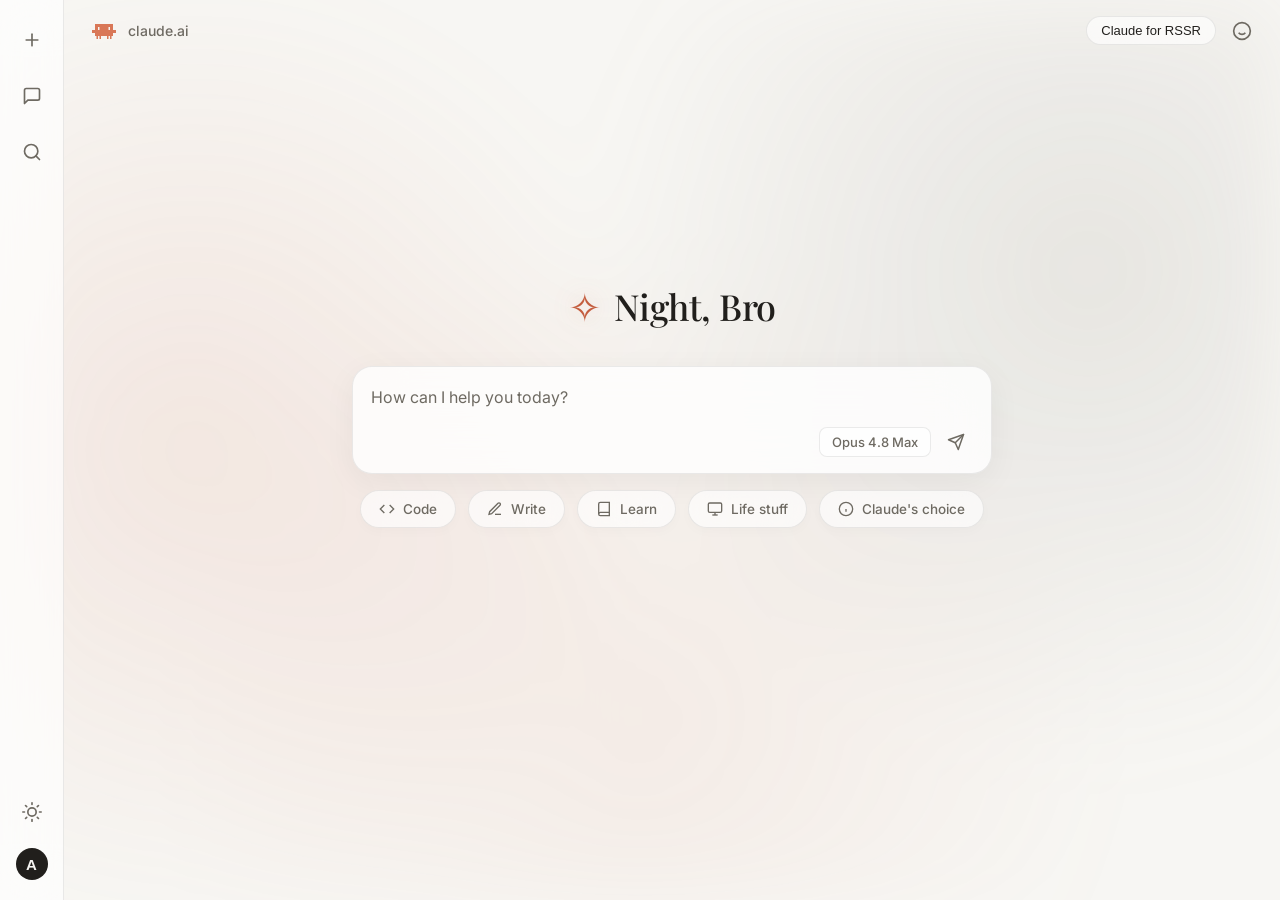
==== commit d02df110: "feat: initialize project with glassmorphism-themed UI and ambient mesh backgrounds" ====
--- a/public/index.html
+++ b/public/index.html
@@ -34,7 +34,7 @@
                     <path d="M21 15a2 2 0 0 1-2 2H7l-4 4V5a2 2 0 0 1 2-2h14a2 2 0 0 1 2 2z"></path>
                 </svg>
             </button>
-            <button class="icon-btn">
+            <button class="icon-btn" id="search-btn" title="Search History">
                 <svg width="20" height="20" viewBox="0 0 24 24" fill="none" stroke="currentColor" stroke-width="2"
                     stroke-linecap="round" stroke-linejoin="round">
                     <circle cx="11" cy="11" r="8"></circle>
@@ -74,6 +74,9 @@
             <h3>Recent Chats</h3>
             <button class="icon-btn close-drawer-btn" id="close-drawer-btn" title="Close history">&times;</button>
         </div>
+        <div class="drawer-search">
+            <input type="text" id="history-search-input" placeholder="Search chats..." autocomplete="off">
+        </div>
         <div class="drawer-content" id="history-list">
             <div class="empty-history">No saved chats yet</div>
         </div>
@@ -108,7 +111,7 @@
         <main class="chat-container">
             <div id="greeting-wrapper" class="greeting-wrapper">
                 <h1 class="greeting">
-                    <span class="asterisk" id="greeting-icon">✹</span> <span id="greeting-text">Evening, Agas</span>
+                    <span class="asterisk" id="greeting-icon">✹</span> <span id="greeting-text">Evening, Bro</span>
                 </h1>
             </div>
 
--- a/public/index.css
+++ b/public/index.css
@@ -627,3 +627,7 @@
 .message:hover .copy-msg-btn {
     display: flex;
 }
+
+.drawer-search { padding: 10px 16px; border-bottom: 1px solid var(--border-color); }
+.drawer-search input { width: 100%; padding: 8px 12px; border-radius: 6px; border: 1px solid var(--border-color); background: var(--glass-bg); color: var(--text-primary); font-size: 14px; outline: none; box-sizing: border-box; }
+.drawer-search input:focus { border-color: #D97757; }
